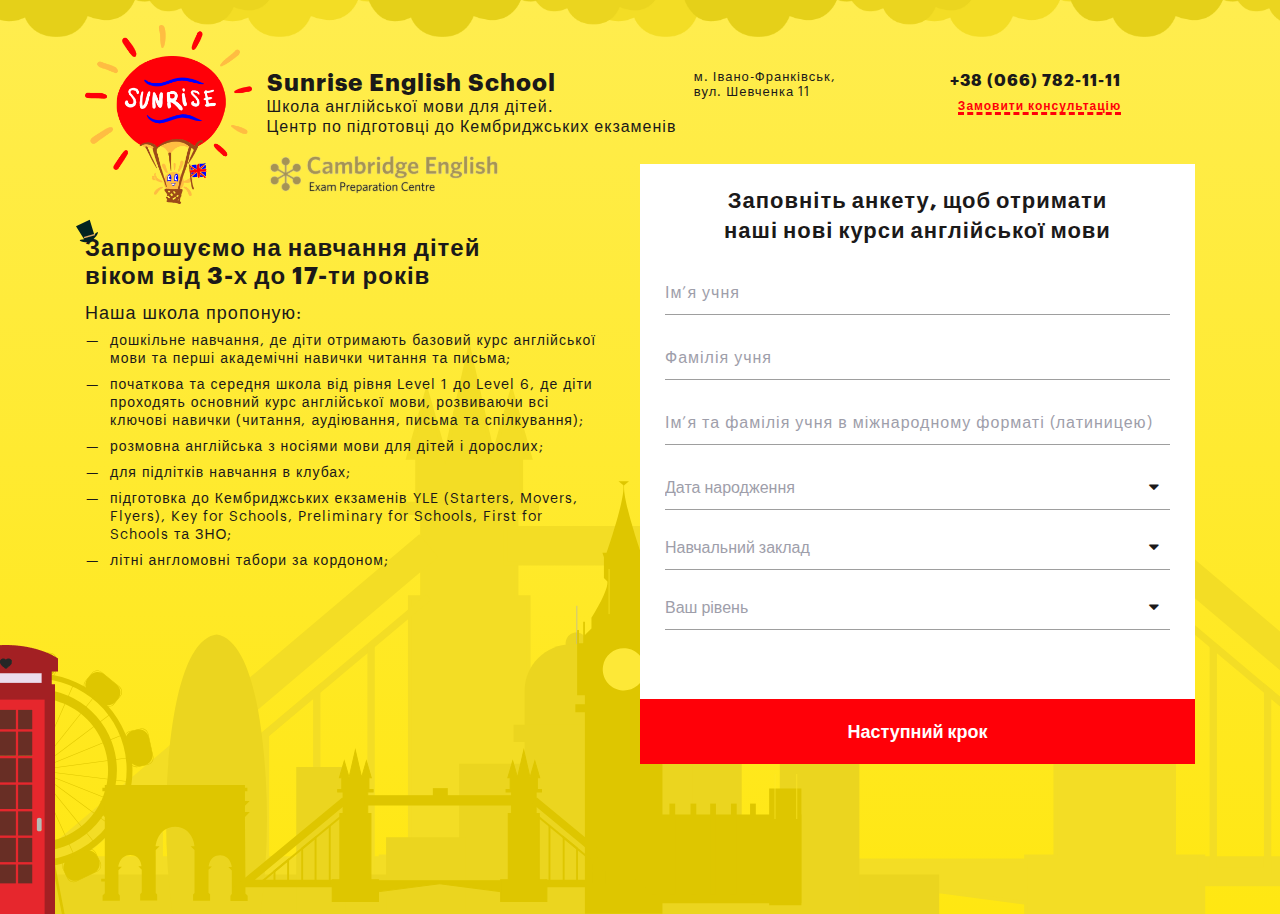
==== index.html @ 4c3575e3 "added new img, responsive for mob" ====
<!DOCTYPE html>
<html lang="ru">

<head>
    <meta charset="UTF-8">
    <meta name="viewport" content="width=device-width, initial-scale=1.0">
    <meta http-equiv="X-UA-Compatible" content="ie=edge">
    <title>Sunrise</title>
    <link rel="mask-icon" href="">
    <link rel="stylesheet" href="https://maxcdn.bootstrapcdn.com/font-awesome/4.7.0/css/font-awesome.min.css">
    <!-- style bootstrap -->
    <link rel="stylesheet" href="css/bootstrap.min.css">
    <!-- main style -->
    <link rel="stylesheet" href="css/main-style.css">
</head>

<body>
    <main>
        <div class="background">
            <div class="container">
                <div class="row">
                    <div class="col-12">
                        <div class="top-info d-flex">
                            <a href="#" class="logo">
                                <img src="img/index/logo.png" alt="Sunrise">
                            </a>
                            <div class="information d-flex">
                                <div class="info-title">
                                    <h1>Sunrise English School</h1>
                                    <p>Школа англійської мови для дітей.<br> Центр по підготовці до Кембриджських екзаменів</p>
                                    <div class="info-img">
                                        <img src="img/index/logo-2.svg" alt="">
                                    </div>
                                </div>
                                <div class="info-address">
                                    <p>м. Івано-Франківськ,<br> вул. Шевченка 11</p>
                                </div>
                                <div class="info-phone">
                                    <a href="tel: +38 (066) 782-11-11">+38 (066) 782-11-11</a><br>
                                    <a href="#" data-toggle="modal" data-target="#adviceModalWindowCenter">Замовити консультацію</a>
                                      <!-- Modal -->
                                      <div class="modal fade" id="adviceModalWindowCenter" tabindex="-1" role="dialog" aria-labelledby="adviceModalWindowCenterTitle" aria-hidden="true">
                                        <div class="modal-dialog modal-dialog-centered" role="document">
                                          <div class="modal-content">
                                            <div class="modal-header">
                                              <h5 class="modal-title" id="adviceModalWindowCenterTitle">Заповніть дані, і ми вам зателефонуємо</h5>
                                              <button type="button" class="close" data-dismiss="modal" aria-label="Close">
                                                <span aria-hidden="true">&times;</span>
                                              </button>
                                            </div>
                                            <div class="modal-body">
                                                <div class="input-form">
                                                            <label>Ваше ім’я</label>
                                                            <input type="text">
                                                        </div>
                                                        <div class="input-form">
                                                            <label>Номер телефону</label>
                                                            <input type="text">
                                                        </div>
                                                <div class="checkbox d-flex">
                                                    <label class="label-checkbox">
                                                        <input type="checkbox">
                                                        <span class="checkmark"></span>
                                                    </label>
                                                    <p>Натискаючи кнопку «Відправити» я приймаю умови Користувацької угоди та даю згоду на обробку моїх особистих даних</p>
                                                </div>
                                                <div class="modal-girl">
                                                    <img src="img/index/girl-2.svg" alt="">
                                                </div>
                                            </div>
                                            <div class="modal-footer">
                                              <button type="button" class="btn btn-red">Відправити</button>
                                            </div>
                                          </div>
                                        </div>
                                      </div>
                                </div>
                            </div>
                        </div>
                    </div>
                    <div class="col-12">
                        <div class="content d-flex">
                            <div class="content-desc">
                                <h1 class="content-desc__title">
                                    Запрошуємо на навчання дітей віком від 3-х до 17-ти років
                                    <div class="hat">
                                        <img src="img/index/hat.svg" alt="">
                                    </div>
                                </h1>
                                <div class="content-desc__list">
                                    Наша школа пропоную:
                                    <ul>
                                        <li>дошкільне навчання, де діти отримають базовий курс англійської мови та перші
                                            академічні навички читання та письма;</li>
                                        <li>початкова та середня школа від рівня Level 1 до Level 6, де діти проходять основний
                                            курс англійської мови, розвиваючи всі ключові навички (читання, аудіювання, письма
                                            та спілкування);</li>
                                        <li>розмовна англійська з носіями мови для дітей і дорослих;</li>
                                        <li>для підлітків навчання в клубах;</li>
                                        <li>підготовка до Кембриджських екзаменів YLE (Starters, Movers, Flyers), Key for
                                            Schools, Preliminary for Schools, First for Schools та ЗНО;</li>
                                        <li>літні англомовні табори за кордоном;</li>
                                    </ul>
                                    <div class="arrow-down">
                                        <img src="img/index/arrow-down.svg" alt="arrow-down">
                                    </div>
                                </div>
                            </div>
                            <div class="wrap-form">
                                <!-- крок перший -->
                                <div id="step1" class="content-form">
                                    <h2 class="content-form__title">
                                        Заповніть анкету, щоб отримати наші нові курси англійської мови
                                    </h2>
                                    <form action="">
                                        <div class="input-form">
                                            <label>Ім’я учня</label>
                                            <input type="text">
                                        </div>
                                        <div class="input-form">
                                            <label>Фамілія учня</label>
                                            <input type="text">
                                        </div>
                                        <div class="input-form">
                                            <label>Ім’я та фамілія учня в міжнародному <span>форматі (латиницею)</span></label>
                                            <input type="text">
                                        </div>
                                        <div class="select-style">
                                            <select name="" id="">
                                                <option value="">Дата народження</option>
                                                <option value="">2002</option>
                                                <option value="">2003</option>
                                            </select>
                                        </div>
                                        <div class="select-style">
                                            <select name="" id="">
                                                <option value="">Навчальний заклад</option>
                                                <option value="">2002</option>
                                                <option value="">2003</option>
                                            </select>
                                        </div>
                                        <div class="select-style">
                                            <select name="" id="">
                                                <option value="">Ваш рівень</option>
                                                <option value="">Level 0a</option>
                                                <option value="">Level 0b</option>
                                                <option value="">Level 0c</option>
                                            </select>
                                        </div>
                                        <button type="button" class="btn-form">Наступний крок</button>
                                    </form>
                                </div>
                                <!-- крок другий -->
                                <div id="step2" class="content-form">
                                    <h2 class="content-form__title">
                                        Якщо ви вже навчаєтесь в Sunrise English School, заповніть анкету
                                    </h2>
                                    <form action="">
                                        <div class="input-form">
                                            <label>Адреса</label>
                                            <input type="text">
                                        </div>
                                        <div class="group-input d-flex">
                                            <div class="input-form">
                                                <label>Батько</label>
                                                <input type="text">
                                            </div>
                                            <div class="input-form">
                                                <label>Мама</label>
                                                <input type="text">
                                            </div>
                                        </div>
                                        <div class="group-input d-flex">
                                            <div class="input-form">
                                                <label>Контактний телефон</label>
                                                <input type="text">
                                            </div>
                                            <div class="input-form">
                                                <label>Контактний телефон</label>
                                                <input type="text">
                                            </div>
                                        </div>
                                        <div class="group-input d-flex">
                                            <div class="input-form">
                                                <label>E-mail</label>
                                                <input type="text">
                                            </div>
                                            <div class="input-form">
                                                <label>E-mail</label>
                                                <input type="text">
                                            </div>
                                        </div>
                                        <div class="checkbox d-flex">
                                            <label class="label-checkbox">
                                                <input type="checkbox">
                                                <span class="checkmark"></span>
                                            </label>
                                            <p>Натискаючи кнопку «Надіслати заявку» я приймаю умови Користувацької угоди
                                                та даю згоду на обробку моїх особистих даних</p>
                                        </div>
                                        <button type="button" class="btn-form">Надіслати заявку</button>
                                    </form>
                                </div>
                                <!-- крок третій -->
                                <div id="step3" class="content-form">
                                    <h2 class="content-form__title">
                                        Готово! Ваша заявка успішно відправлена.
                                    </h2>
                                    <div class="form-send">
                                        <p>Очікуйте відповідь від нашого менеджера, на почтову скриньку, яку ви вказали при
                                            заповненні анкети.</p>
                                        <p>Якщо у вас виникли будь-які питання, ми завжди раді відповісти
                                            на них по телефону:</p>
                                        <a href="tel: +38 (066) 782-11-11">+38 (066) 782-11-11</a>
                                        
                                        <p><small>Також по телефону ви можете дізнатись по наші акційні пропозиції. Даємо гарантію, що ми зможемо підібрати вашій малечі ту програму, при якій вивчення англійскої мови стане його хоббі!</small></p>
                                    </div>
                                    <button type="submit" class="btn-form">Надіслати заявку</button>
                                </div>
                                <div class="girl">
                                    <img src="img/index/girl.png" alt="">
                                </div>
                            </div>
                        </div>
                    </div>
                </div>
            </div>
        </div>
        
            <div class="cars">
                <div class="call-box">
                    <img src="img/index/call-box.png" alt="">
                </div>
                <div class="car-red">
                    <img src="img/index/car-red.png" alt="">
                </div>
                <div class="car-black">
                    <img src="img/index/car-black.png" alt="">
                </div>
                <div class="bus">
                    <img src="img/index/bus.png" alt="">
                </div>
            </div>
    
    </main>
    <script src="https://code.jquery.com/jquery-3.3.1.slim.min.js" integrity="sha384-q8i/X+965DzO0rT7abK41JStQIAqVgRVzpbzo5smXKp4YfRvH+8abtTE1Pi6jizo"
        crossorigin="anonymous"></script>
    <script src="https://cdnjs.cloudflare.com/ajax/libs/popper.js/1.14.3/umd/popper.min.js" integrity="sha384-ZMP7rVo3mIykV+2+9J3UJ46jBk0WLaUAdn689aCwoqbBJiSnjAK/l8WvCWPIPm49"
        crossorigin="anonymous"></script>
    <script src="https://stackpath.bootstrapcdn.com/bootstrap/4.1.3/js/bootstrap.min.js" integrity="sha384-ChfqqxuZUCnJSK3+MXmPNIyE6ZbWh2IMqE241rYiqJxyMiZ6OW/JmZQ5stwEULTy"
        crossorigin="anonymous"></script>
    <script src="js/jquery-3.3.1.min.js"></script>
    <script src="js/main-js.js"></script>
</body>

</html>
---- css/main-style.css ----
@font-face {
	font-family: 'Graphik';
	src: url('../fonts/Graphik-Bold.otf');
	font-weight: 700;
	font-style: normal;
}

@font-face {
	font-family: 'Graphik';
	src: url('../fonts/Graphik-Medium.otf');
	font-weight: 600;
    font-style: normal;
}

@font-face {
	font-family: 'Graphik';
	src: url('../fonts/Graphik-Regular.otf');
	font-weight: 400;
	font-style: normal;
}

* {
    box-sizing: border-box;
}

h1, h2, h3, h4, h5, h6, p{
    padding: 0;
    margin: 0;
}

ul, ol, li{
    padding: 0;
    margin: 0;
    list-style-type: none;
}

button{
    padding: 0;
    margin: 0;
}

button:focus,
input:focus,
select:focus{
    outline: none;
}

a:hover{
    color: inherit;
}

html {
    width: 100%;
}


body {
    background: linear-gradient(to top, #FFE712, #FFED4F);
    height: 100%;
    width: 100%;
    font-family: 'Graphik', sans-serif;
    font-weight: 400;
    letter-spacing: 1px;
    color: #1B1919;
    position: relative;
    overflow-x: hidden;
}

.background {
    background: url(../img/index/fon-top.png) no-repeat top center, url(../img/index/fon.svg) no-repeat bottom center;
    background-size: contain;
    min-height: 100vh;
    width: 100%;
}

.top-info {
    margin-top: 9px;
}

.logo {
    width: 23%;
    display: block;
}

.logo img {
    width: 100%;
}

.information{
    width: 77%;
    margin-top: 65px;
    margin-left: 15px;
    align-items: flex-start;
    justify-content: space-between;
}

.info-title{
    width: 50%;
}

.info-title h1{
    font-size: 38px;
    line-height: 53px;
    font-weight: 700;
}

.info-title p{
    font-size: 25px;
    line-height: 35px;
    padding-bottom: 27px;
}

.info-img{
    width: 80%;
}

.info-img img{
    width: 100%;
}

.info-address,
.info-phone{
    width: 25%;
}

.info-address{
    font-size: 19px;
    line-height: 27px;
}

.info-phone{
    text-align: right;
}
.info-phone a:hover{
    text-decoration: none;
}

.info-phone a:first-of-type{
    color: #1B1919;
    font-size: 24px;
    line-height: 34px;
    font-weight: 700;
    margin-bottom: 8px;
    display: inline-block;
}

.info-phone a:last-of-type{
    color: #FF0008;
    font-size: 19px;
    line-height: 27px;
    font-weight: 600;
    border-bottom: dashed;
}

.content{
    justify-content: space-between;
}

.content-desc{
    margin-top: 30px;
    width: 50%;
}

.content-desc__title{
    font-size: 38px;
    line-height: 50px;
    font-weight: 700;
    margin-bottom: 15px;
    position: relative;
}

.hat {
    position: absolute;
    top: -27px;
    left: -20px;
    width: 44px;
}

.hat img {
    width: 100%;
}

.content-desc__list{
    font-size: 29px;
    font-weight: 400;
}

.content-desc__list ul {
    font-size: 18px;
    line-height: 25px;
    margin-top: 10px;
    padding-left: 27px;
}

.content-desc__list ul li{
    position: relative;
    padding-bottom: 8px;
}

.content-desc__list ul li::before{
    content: '—';
    position: absolute;
    left: -24px;
}

.wrap-form{
    position: relative;
}

.girl{
    width: 290px;
    position: absolute;
    bottom: 110px;
    right: -200px;
    z-index: 1;
}
.girl img{
    width: 100%;
}

.content-form{
    width: 610px;
    background-color: #fff;
    padding: 38px 40px 0;
    margin-top: -140px;
    position: relative;
    z-index: 2;
    height: 710px;
}

.content-form__title{
    font-size: 32px;
    font-weight: 700;
    line-height: 40px;
    text-align: center;
    width: 82%;
    margin: 0 auto;
    margin-bottom: 35px;
}

/* style input */
.input-form{
    display: flex;
    flex-direction: column;
    position: relative;
    width: 100%;
    margin-bottom: 25px;
}

.input-form label{
    position: absolute;
    pointer-events: none;
    top: 50%;
    font-size: 16px;
    line-height: 17px;
    font-weight: 400;
    color: #9E9EAA;
    transition: ease-out 0.2s;
    -webkit-transition: ease-out 0.2s;
    -moz-transition: ease-out 0.2s;
    -ms-transition: ease-out 0.2s;
    -o-transition: ease-out 0.2s;
    transform: translateY(-50%);
    -webkit-transform: translateY(-50%);
    -moz-transform: translateY(-50%);
    -ms-transform: translateY(-50%);
    -o-transform: translateY(-50%);
}
.input-form label.active{
    transform: translateY(-170%);
    -webkit-transform: translateY(-170%);
    -moz-transform: translateY(-170%);
    -ms-transform: translateY(-170%);
    -o-transform: translateY(-170%);
    font-size: 12px;
}

.input-form input{
    height: 45px;
    border: none;
    border-bottom: 1px solid #9E9E9E;
    font-size: 16px;
    font-weight: 400;
    color: #D1D1D9;
    background: transparent;
    border-radius: 0;
    -webkit-border-radius: 0;
    -moz-border-radius: 0;
    -ms-border-radius: 0;
    -o-border-radius: 0;
    transition: ease-out 0.2s;
    -webkit-transition: ease-out 0.2s;
    -moz-transition: ease-out 0.2s;
    -ms-transition: ease-out 0.2s;
    -o-transition: ease-out 0.2s;
}

/* style select */
.select-style{
    width: 100%;
    height: 45px;
    border-radius: 0;
    -webkit-border-radius: 0;
    -moz-border-radius: 0;
    -ms-border-radius: 0;
    -o-border-radius: 0;
    border-bottom: 1px solid #9E9E9E;
    padding: 0;
    background: transparent;
    overflow: hidden;
    position: relative;
    cursor: pointer;
    font-size: 17px;
    margin-bottom: 30px;
}
.select-style::after{
    content: '\f0d7';
    font-family: 'FontAwesome';
    color: #1B1919;
    position: absolute;
    line-height: 20px;
    top: 50%;
    margin-top: -10px;
    right: 10px;
    z-index: 1;
}
.select-style > select{
    width: 100%;
    height: inherit;
    border: none;
    color: #9E9EAA;
    font-size: 16px;
    font-weight: 400;
    box-shadow: none;
    background-color: transparent;
    background-image: none;
    -webkit-appearance: none;
    -moz-appearance: none;
    appearance: none;
    cursor: pointer;
    z-index: 2;
}

.btn-form{
    width: 100%;
    height: 80px;
    background-color: #FF0008;
    border: none;
    cursor: pointer;
    color: #fff;
    font-size: 22px;
    font-weight: 700;
    line-height: 30px;
    margin-top: 20px;
    position: absolute;
    bottom: 0;
    left: 0;
    transition: 0.5s;
    -webkit-transition: 0.5s;
    -moz-transition: 0.5s;
    -ms-transition: 0.5s;
    -o-transition: 0.5s;
}

.btn-form:hover{
    background-color: #A5110D;
}

.group-input{
    justify-content: space-between;
}

.group-input .input-form{
    width: 48%;
}
/*style for checkbox*/
.label-checkbox {
    display: block;
    position: relative;
    margin-right: 30px;
    cursor: pointer;
    font-size: 12px;
    -webkit-user-select: none;
    -moz-user-select: none;
    -ms-user-select: none;
    user-select: none;
}

.label-checkbox input {
    position: absolute;
    opacity: 0;
    cursor: pointer;
}

.checkmark {
    position: absolute;
    top: 2px;
    left: 0;
    height: 19px;
    width: 19px;
    border: 1.5px solid #9E9E9E;
}

.checkmark:after {
    content: "";
    position: absolute;
    display: none;
}
.label-checkbox input:checked ~ .checkmark:after {
    display: block;
}
.label-checkbox .checkmark:after {
    left: 6px;
    top: 1.5px;
    width: 5px;
    height: 10px;
    border: solid #9E9E9E;
    border-width: 0 2px 2px 0;
    -webkit-transform: rotate(45deg);
    -ms-transform: rotate(45deg);
    transform: rotate(45deg);
}
.checkbox p{
    font-size: 16px;
    line-height: 23px;
    color: #9E9EAA;
    padding-bottom: 15px;
}

.form-send{
    font-size: 23px;
    line-height: 31px;
    text-align: center;
}

.form-send p{
    padding-bottom: 12px;
}
.form-send a{
    font-weight: 700;
    color: blue;
    padding-bottom: 12px;
    display: inline-block;
    font-size: 25px;
}
.form-send p small{
    font-size: 20px;
    line-height: 28px;
    color: #9E9EAA;
}

#step1{
    display: block;
}

#step2{
    display: none;
}

#step3{
    display: none;
}

.cars{
    position: absolute;
    bottom: 0;
    left: 0;
    overflow: hidden;
    width: 100%;
    height: 282px;
}

.call-box{
    z-index: 2;
    position: absolute;
    bottom: 0;
    left: 0;
}

.car-red,
.car-black,
.bus{
    position: absolute;
    bottom: 0;
    left: -210px;
    z-index: 1;
}

.car-red{
    animation: move 7s infinite;
    -webkit-animation: move 7s infinite;
}
.car-black{
    animation: move 9s infinite;
    -webkit-animation: move 9s infinite;
}
.bus{
    animation: move 11.4s infinite;
    -webkit-animation: move 11.4s infinite;
}

.arrow-down {
    display: none;
}

/* modal window */
.modal-content {
    border: none;
    border-radius: 0;
    outline: 0;
    -webkit-border-radius: 0;
    -moz-border-radius: 0;
    -ms-border-radius: 0;
    -o-border-radius: 0;
}

.modal-header {
   display: -ms-flexbox;
   display: flex;
   -ms-flex-align: start;
   align-items: flex-start;
   -ms-flex-pack: justify;
   justify-content: space-between;
   padding: 35px 0;
   border-bottom: none;
   border-radius: 0;
   -webkit-border-radius: 0;
   -moz-border-radius: 0;
   -ms-border-radius: 0;
   -o-border-radius: 0;
}

.modal-header .close {
    position: absolute;
    padding: 0;
    margin: 0;
    right: 20px;
    top: 20px;
}

.modal-title {
    text-align: center;
    font-size: 26px;
    line-height: 32px;
    font-weight: 700;
}

.modal-body {
    padding: 0 40px;
}

.modal-body .checkbox p {
    font-size: 14px;
    line-height: 22px;
    color: #9E9EAA;
    padding-bottom: 15px;
    text-align: left;
}

.modal-footer {
    display: -ms-flexbox;
    display: flex;
    -ms-flex-align: center;
    align-items: center;
    -ms-flex-pack: center;
    justify-content: center;
    padding: 20px 40px 50px 40px;
    border-top: none;
}

.btn-red {
    width: 100%;
    height: 70px;
    background-color: #FF0008;
    border-radius: 2px;
    -webkit-border-radius: 2px;
    -moz-border-radius: 2px;
    -ms-border-radius: 2px;
    -o-border-radius: 2px;
    color: #fff;
    font-size: 18px;
    font-weight: 700;
    transition: .5s;
    -webkit-transition: .5s;
    -moz-transition: .5s;
    -ms-transition: .5s;
    -o-transition: .5s;
}

.btn-red:hover {
    background-color: #A5110D;
}

.modal-girl {
    width: 125px;
    position: absolute;
    top: 0;
    right: -70px;
}

.modal-girl img {
    width: 100%;
}

@keyframes move {
    from {
        left: -10%;
      }
      to { 
        left: 130%; 
      }  
    }
@media only screen and (min-width: 1700px) {
    .container{
        max-width: 1440px;
    }
}
@media only screen and (max-width: 1700px) and (min-width: 1300px){
    .container{
        max-width: 1240px;
    }
    .information {
        margin-top: 35px;
    }
    .logo {
        width: 17%;
        display: block;
    }
    .info-title h1 {
        font-size: 30px;
        line-height: 38px;
    }
    .info-title p {
        font-size: 19px;
        line-height: 25px;
        padding-bottom: 20px;
    }
    .info-img {
        width: 65%;
    }
    .info-address {
        font-size: 16px;
        line-height: 23px;
    }
    .info-phone a:first-of-type {
        font-size: 20px;
        line-height: 28px;
        margin-bottom: 6px;
    }
    .info-phone a:last-of-type {
        font-size: 16px;
        line-height: 20px;
    }
    .content {
        justify-content: space-around;
    }
    .content-desc {
        margin-top: 20px;
        width: 45%;
    }
    .content-desc__title {
        font-size: 30px;
        line-height: 35px;
        font-weight: 700;
        margin-bottom: 10px;
    }
    .content-desc__list {
        font-size: 24px;
    }
    .content-desc__list ul {
        font-size: 16px;
        line-height: 22px;
        margin-top: 6px;
        padding-left: 27px;
    }
    .content-desc__list ul li {
        position: relative;
        padding-bottom: 6px;
    }

    .wrap-form{
        width: 45%;
    }
    .content-form {
        width: 100%;
        padding-top: 20px;
        height: 600px;
        margin-top: -95px;
    }

    .content-form__title {
        font-size: 25px;
        line-height: 30px;
        margin-bottom: 30px;
    }
    .input-form {
        margin-bottom: 25px;
    }

    .form-send {
        font-size: 20px;
        line-height: 28px;
        text-align: center;
    }

    .form-send p small {
        font-size: 16px;
        line-height: 19px;
        color: #9E9EAA;
    }
    .girl {
        width: 146px;
        position: absolute;
        bottom: 165px;
        right: -100px;
        z-index: 1;
    }
    .bus{
        width: 195px;
    }
    .bus img {
        width: 100%;
    }
}

@media only screen and (max-width: 1600px) and (max-height: 750px){
    .logo {
        width: 14%;
        display: block;
    }
    .information {
        margin-top: 25px;
    }
    .info-title h1 {
        font-size: 27px;
        line-height: 32px;
    }
    .info-title p {
        font-size: 16px;
        line-height: 22px;
        padding-bottom: 12px;
    }
    .info-address {
        font-size: 14px;
        line-height: 18px;
    }
    .info-phone a:first-of-type {
        font-size: 18px;
        line-height: 20px;
        margin-bottom: 4px;
    }
    .info-phone a:last-of-type {
        font-size: 14px;
        line-height: 16px;
    }

    .content-desc__title {
        font-size: 26px;
        line-height: 30px;
        font-weight: 700;
        margin-bottom: 6px;
        width: 85%;
    }
    .content-desc__list {
        font-size: 21px;
    }
    .content-desc__list ul {
        font-size: 15px;
        line-height: 19px;
        margin-top: 6px;
        padding-left: 27px;
    }
    .content-form {
        width: 100%;
        padding-top: 20px;
        height: 600px;
        margin-top: -80px;
    }
    .content-form__title {
        font-size: 20px;
        line-height: 25px;
        margin-bottom: 25px;
    }
    .input-form {
        margin-bottom: 20px;
    }
    .btn-form {
        height: 70px;
    }
    .bus{
        width: 160px;
    }
    .bus img {
        width: 100%;
    }

    .hat {
        position: absolute;
        top: -20px;
        left: -12px;
        width: 30px;
    }
}
@media only screen and (max-width: 1550px) {
    .logo {
        width: 14%;
        display: block;
    }
    .information {
        margin-top: 25px;
    }
    .info-title h1 {
        font-size: 27px;
        line-height: 32px;
    }
    .info-title p {
        font-size: 16px;
        line-height: 22px;
        padding-bottom: 12px;
    }
    .info-address {
        font-size: 14px;
        line-height: 18px;
    }
    .info-phone a:first-of-type {
        font-size: 18px;
        line-height: 20px;
        margin-bottom: 4px;
    }
    .info-phone a:last-of-type {
        font-size: 14px;
        line-height: 16px;
    }

    .content-desc__title {
        font-size: 26px;
        line-height: 30px;
        font-weight: 700;
        margin-bottom: 6px;
        width: 85%;
    }
    .content-desc__list {
        font-size: 21px;
    }
    .content-desc__list ul {
        font-size: 15px;
        line-height: 19px;
        margin-top: 6px;
        padding-left: 27px;
    }
    .content-form {
        width: 100%;
        padding-top: 20px;
        height: 500px;
        margin-top: -95px;
    }
    .content-form__title {
        font-size: 20px;
        line-height: 24px;
        margin-bottom: 10px;
    }
    .input-form {
        margin-bottom: 15px;
    }
    .select-style {
        margin-bottom: 15px;
    }
    .btn-form {
        height: 60px;
    }

    .girl {

        bottom: 100px;
    }

    .bus{
        width: 150px;
    }
    .bus img {
        width: 100%;
    }

}

@media only screen and (max-width: 1300px) {

    .background {
        min-height: 100vh;
    }

    .top-info {
        margin-top: 25px;
    }

    .information {
        margin-top: 44px;
    }

    .logo {
        width: 15%;
        display: block;
    }

    .info-title h1 {
        font-size: 24px;
        line-height: 28px;
    }

    .info-title p {
        font-size: 16px;
        line-height: 20px;
        padding-bottom: 18px;
    }

    .info-img {
        width: 55%;
    }

    .info-address {
        font-size: 13px;
        line-height: 15px;
    }

    .info-phone a:first-of-type {
        font-size: 16px;
        line-height: 16px;
        margin-bottom: 4px;
    }

    .info-phone a:last-of-type {
        font-size: 12px;
        line-height: 18px;
    }

    .content {
        margin-bottom: 150px;
    }

    .content-desc {
        width: 47%;
    }

    .content-desc__title {
        font-size: 24px;
        line-height: 28px;
        font-weight: 700;
        margin-bottom: 10px;
    }

    .content-desc__list {
        font-size: 18px;
        font-weight: 400;
    }

    .content-desc__list ul {
        font-size: 14px;
        line-height: 18px;
        margin-top: 5px;
        padding-left: 25px;
    }

    .wrap-form{
        width: 50%;
    }

    .content-form {
        width: 100%;
        padding: 22px 25px 0;
        margin-top: -40px;
        height: 600px;
    }

    .content-form__title {
        font-size: 22px;
        line-height: 30px;
        margin-bottom: 24px;
    }

    .input-form {
        margin-bottom: 20px;
    }

    .checkbox p {
        font-size: 14px;
        line-height: 16px;
    }

    .btn-form {
        height: 65px;
        font-size: 18px;
    }

    .form-send {
        font-size: 15px;
        line-height: 24px;
    }

    .form-send p small {
        font-size: 12px;
        line-height: 14px;
    }

    .girl{
        display: none;
    }

    .hat {
        position: absolute;
        top: -18px;
        left: -12px;
        width: 28px;
    }
}

@media only screen and (max-width: 992px) {
   
    .logo {
        width: 20%;
        display: block;
    }

    .info-title {
        width: 60%;
    }

    .info-title h1 {
        font-size: 20px;
        line-height: 25px;
    }

    .info-img {
        width: 55%;
        MARGIN-TOP: 15px;
    }
   
    .info-title p {
        display: none;
    }

    .info-address{
        display: none;
    }

    .info-phone {
        width: 37%;
    }

    .content-desc {
        width: 37%;
    }

    .content-desc__title {
        font-size: 20px;
        line-height: 22px;
        width: 100%;
        margin-bottom: 10px;
    }

    .content-desc__list {
        font-size: 16px;
        font-weight: 400;
    }

    .content-desc__list ul {
        font-size: 12px;
        line-height: 14px;
        margin-top: 5px;
        padding-left: 18px;
    }

    .content-desc__list ul li::before {
        content: '—';
        position: absolute;
        left: -16px;
        font-size: 11px;
    }

    .wrap-form {
        width: 56%;
    }

    .content-form__title {
        font-size: 16px;
        line-height: 22px;
        margin-bottom: 10px;
    }

    .content-form {
        width: 100%;
        padding: 22px 25px 0;
        margin-top: -10px;
        height: 600px;
    }

    .input-form input {
        font-size: 14px;
    }

    .input-form label {
        font-size: 14px;
    }
    .select-style > select {
        font-size: 14px;
    }

    .input-form label span:last-of-type {
        display: none;
    }

    .hat {
        position: absolute;
        top: -16px;
        left: -10px;
        width: 23px;
    }

}

@media only screen and (max-width: 768px) {
    .container {
        max-width: 100%;
    }

    .info-title h1 {
        font-size: 18px;
        line-height: 20px;
    }

    .information {
        margin-top: 25px;
    }

    .info-phone a:first-of-type {
        font-size: 15px;
        line-height: 16px;
        margin-bottom: 0;
    }

    .info-phone a:last-of-type {
        font-size: 11px;
        line-height: 15px;
    }

    .content-desc__title {
        font-size: 18px;
        line-height: 22px;
        width: 100%;
        margin-bottom: 10px;
    }

    .content-form__title {
        font-size: 16px;
        line-height: 20px;
        margin-bottom: 10px;
        width: 100%;
    }

    .input-form {
        margin-bottom: 15px;
    }

    .content-form {
        width: 100%;
        padding: 22px 25px 0;
        margin-top: -10px;
        height: 560px;
    }

    .input-form label span {
        display: none;
    }

    .call-box {
        height: 150px;
    }
    .call-box img {
        height: 100%;
    }

    .car-red {
        width: 95px;
    }

    .car-red img {
        width: 100%;
    }

    .car-black {
        width: 95px;
    }

    .car-black img {
        width: 100%;
    }

    .bus {
        width: 120px;
    }

    .hat {
        position: absolute;
        top: -15px;
        left: -10px;
        width: 23px;
    }

    .modal-girl {
        width: 75px;
        position: absolute;
        top: 0;
        right: -45px;
    }

}

@media only screen and (max-width: 600px) {
    .top-info {
        margin-top: 10px;
    }

    .information {
        justify-content: flex-end;
    }

    .info-title {
        display: none;
    }

    .info-phone {
        width: 85%;
    }

    .info-phone a:first-of-type {
        font-size: 16px;
        line-height: 18px;
        margin-bottom: 0;
    }

    .info-phone a:last-of-type {
        font-size: 12px;
        line-height: 15px;
    }

    .content {
        margin-bottom: 150px;
        flex-flow: column;
        align-items: center;
    }

    .content-desc {
        width: 75%;
        margin-bottom: 25px;
        margin-top: 12px;
    }

    .content-desc__title {
        font-size: 22px;
        line-height: 26px;
        width: 100%;
        margin-bottom: 10px;
    }

    .content-desc__list {
        font-size: 17px;
        font-weight: 400;
    }

    .content-desc__list ul {
        font-size: 14px;
        line-height: 14px;
        margin-top: 5px;
        padding-left: 18px;
    }

    .wrap-form {
        width: 75%;
    }

    .content-form {
        width: 100%;
        padding: 22px 25px 0;
        margin-top: 0;
        height: 520px;
    }

    .modal-girl {
       display: none;
    }

}

@media only screen and (max-width: 500px) {
    .top-info {
        margin-top: 10px;
    }

    .logo {
        width: 85px;
        display: block;
    }

    .information {
        justify-content: flex-end;
        margin-top: 16px;
    }

    .info-title {
        display: none;
    }

    .info-phone {
        width: 85%;
    }

    .info-phone a:first-of-type {
        font-size: 16px;
        line-height: 18px;
        margin-bottom: 0;
    }

    .info-phone a:last-of-type {
        font-size: 12px;
        line-height: 15px;
    }

    .content {
        margin-bottom: 150px;
        flex-flow: column;
        align-items: center;
    }

    .content-desc {
        width: 100%;
        margin-bottom: 25px;
        margin-top: 12px;
        padding-bottom: 25px;
    }

    .content-desc__title {
        font-size: 22px;
        line-height: 26px;
        width: 100%;
        margin-bottom: 10px;
    }

    .wrap-form {
        width: 100%;
    }

    .content-form {
        width: 100%;
        padding: 22px 25px 0;
        margin-top: 0;
        height: 520px;
    }

    .content-desc__list ul li{
        display: none;
    }

    .arrow-down {
        width: 35px;
        height: 35px;
        display: flex;
        justify-content: center;
        align-items: center;
        background-color: #FF0008;
        border-radius: 2px;
        -webkit-border-radius: 2px;
        -moz-border-radius: 2px;
        -ms-border-radius: 2px;
        -o-border-radius: 2px;
        position: absolute;
        right: 35px;
        border: 0;
        cursor: pointer;
        transition: 0.4s    ;
        -webkit-transition: 0.4s    ;
        -moz-transition: 0.4s    ;
        -ms-transition: 0.4s    ;
        -o-transition: 0.4s    ;
}

    .arrow-down.active img {
        transform: rotate(180deg);
        -webkit-transform: rotate(180deg)    ;
        -moz-transform: rotate(180deg)    ;
        -ms-transform: rotate(180deg)    ;
        -o-transform: rotate(180deg)    ;
}

    .input-form label.active{
        transform: translateY(-170%);
        -webkit-transform: translateY(-170%);
        -moz-transform: translateY(-170%);
        -ms-transform: translateY(-170%);
        -o-transform: translateY(-170%);
        font-size: 10px;
    }

    .form-send a {
        font-weight: 700;
        color: blue;
        padding-bottom: 12px;
        display: inline-block;
        font-size: 20px;
    }

    .form-send p {
        padding-bottom: 10px;
    }

    .form-send {
        font-size: 15px;
        line-height: 20px;
    }

    .info-phone {
        width: 100%;
    }

}

@media only screen and (max-width: 425px) {

    .modal-title {
        font-size: 24px;
    }

    .modal-body {
        padding: 0 20px;
    }

    .modal-body .checkbox p {
        font-size: 12px;
    }
}

@media only screen and (max-width: 2560px) and (min-height: 1440px){
        .container{
            max-width: 1600px;
        }
        .top-info {
            margin-top: 55px;
        }
}
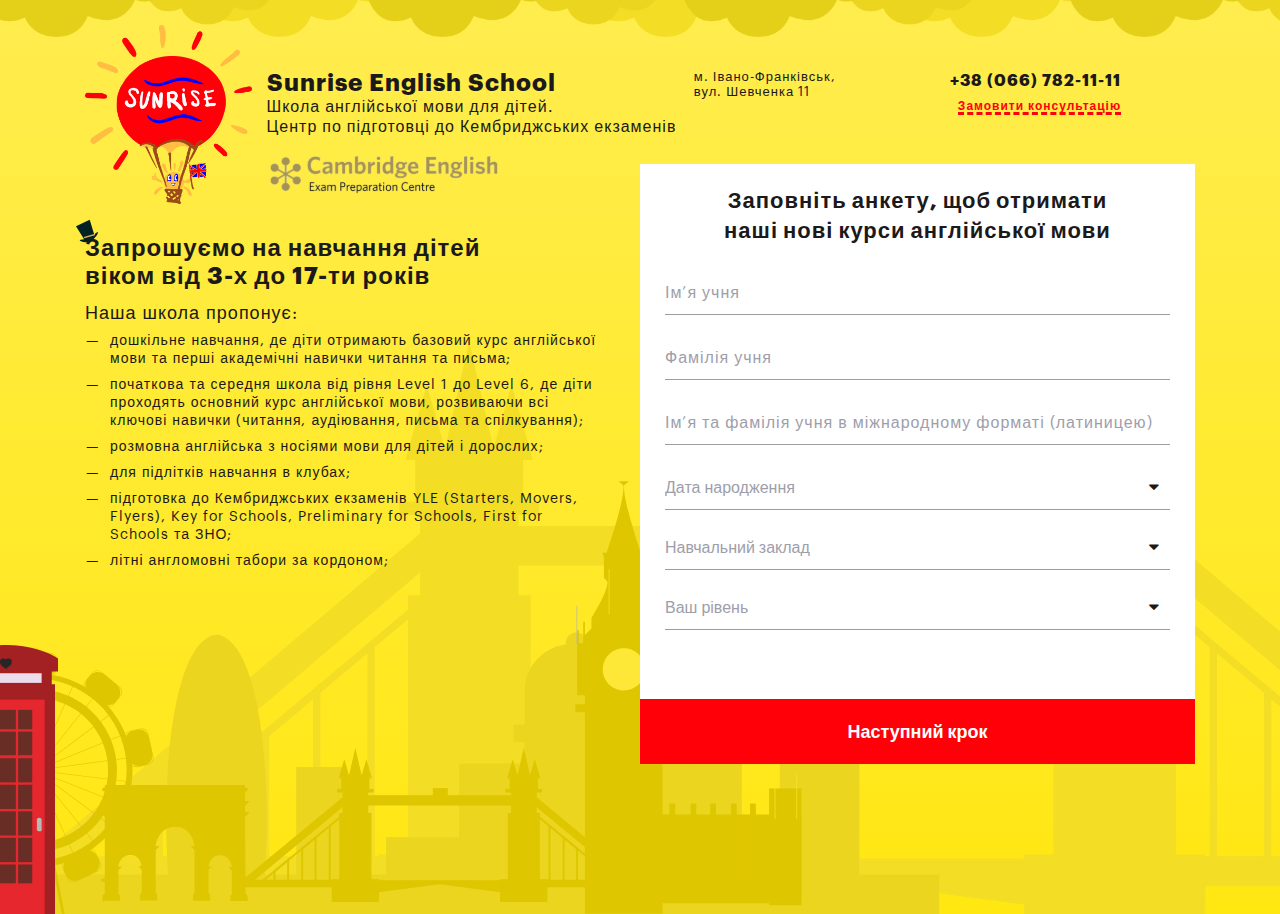
==== commit 2239301c: "change font-size" ====
--- a/index.html
+++ b/index.html
@@ -88,7 +88,7 @@
                                     </div>
                                 </h1>
                                 <div class="content-desc__list">
-                                    Наша школа пропоную:
+                                    Наша школа пропонує:
                                     <ul>
                                         <li>дошкільне навчання, де діти отримають базовий курс англійської мови та перші
                                             академічні навички читання та письма;</li>
--- a/css/main-style.css
+++ b/css/main-style.css
@@ -1325,7 +1325,7 @@
     }
 
     .content {
-        margin-bottom: 150px;
+        margin-bottom: 120px;
         flex-flow: column;
         align-items: center;
     }
@@ -1338,10 +1338,15 @@
     }
 
     .content-desc__title {
-        font-size: 22px;
-        line-height: 26px;
+        font-size: 16px;
+        line-height: 20px;
         width: 100%;
         margin-bottom: 10px;
+    }
+
+    .content-desc__list {
+        font-size: 14px;
+        font-weight: 400;
     }
 
     .wrap-form {
@@ -1375,19 +1380,19 @@
         right: 35px;
         border: 0;
         cursor: pointer;
-        transition: 0.4s    ;
-        -webkit-transition: 0.4s    ;
-        -moz-transition: 0.4s    ;
-        -ms-transition: 0.4s    ;
-        -o-transition: 0.4s    ;
+        transition: 0.4s;
+        -webkit-transition: 0.4s;
+        -moz-transition: 0.4s;
+        -ms-transition: 0.4s;
+        -o-transition: 0.4s;
 }
 
     .arrow-down.active img {
         transform: rotate(180deg);
-        -webkit-transform: rotate(180deg)    ;
-        -moz-transform: rotate(180deg)    ;
-        -ms-transform: rotate(180deg)    ;
-        -o-transform: rotate(180deg)    ;
+        -webkit-transform: rotate(180deg);
+        -moz-transform: rotate(180deg);
+        -ms-transform: rotate(180deg);
+        -o-transform: rotate(180deg);
 }
 
     .input-form label.active{
@@ -1420,6 +1425,17 @@
         width: 100%;
     }
 
+    .call-box {
+        display: none;
+    }
+
+    .hat {
+        position: absolute;
+        top: -12px;
+        left: -8px;
+        width: 18px;
+    }
+
 }
 
 @media only screen and (max-width: 425px) {
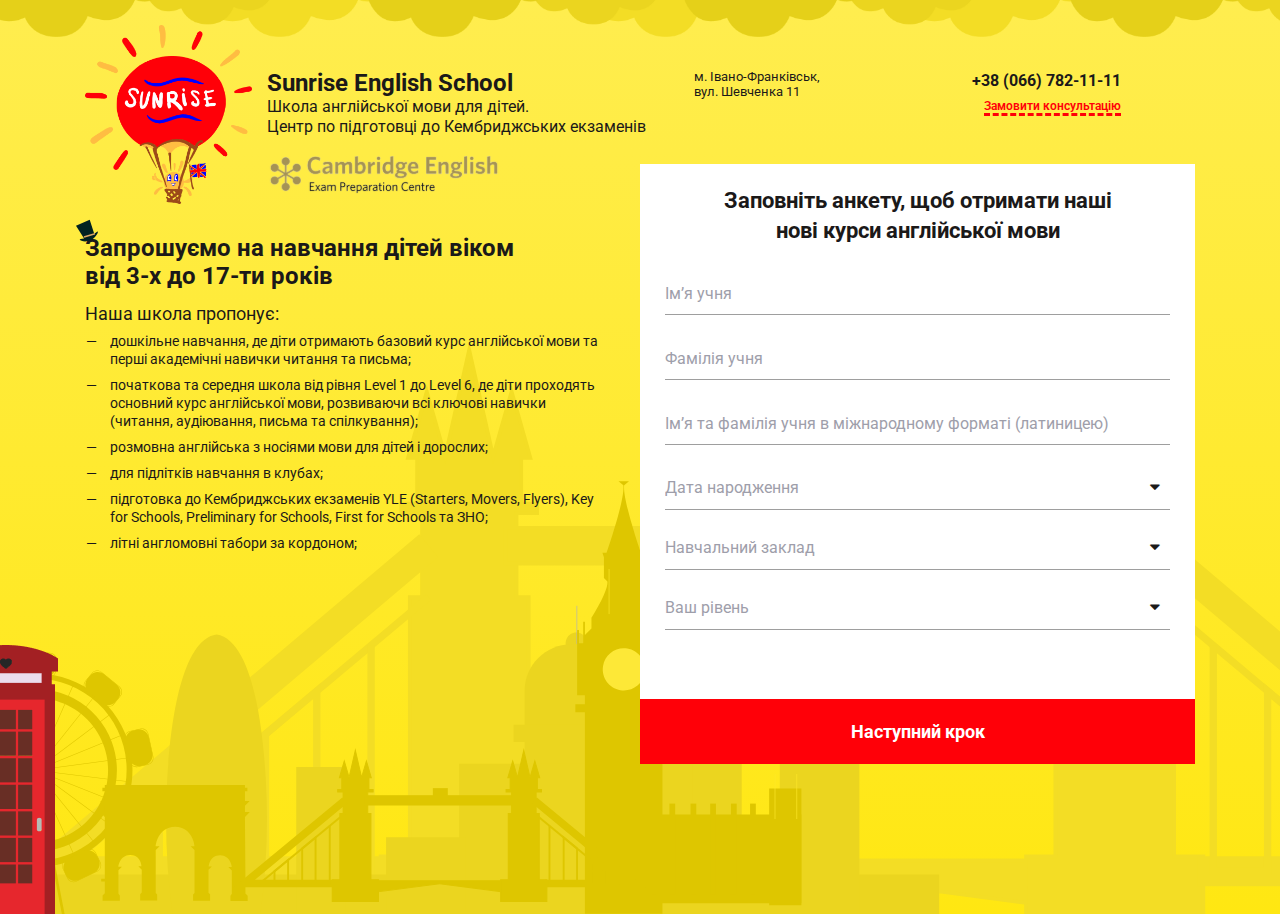
==== commit 3d61cf23: "change font-family and added new page (dashboard)" ====
--- a/index.html
+++ b/index.html
@@ -7,6 +7,7 @@
     <meta http-equiv="X-UA-Compatible" content="ie=edge">
     <title>Sunrise</title>
     <link rel="mask-icon" href="">
+    <link href="https://fonts.googleapis.com/css?family=Roboto:300,400,500,700&amp;subset=cyrillic" rel="stylesheet">
     <link rel="stylesheet" href="https://maxcdn.bootstrapcdn.com/font-awesome/4.7.0/css/font-awesome.min.css">
     <!-- style bootstrap -->
     <link rel="stylesheet" href="css/bootstrap.min.css">
@@ -145,6 +146,12 @@
                                                 <option value="">Level 0a</option>
                                                 <option value="">Level 0b</option>
                                                 <option value="">Level 0c</option>
+                                                <option value="">Level 1</option>
+                                                <option value="">Level 2</option>
+                                                <option value="">Level 3</option>
+                                                <option value="">Level 4</option>
+                                                <option value="">Level 5</option>
+                                                <option value="">Level 6</option>
                                             </select>
                                         </div>
                                         <button type="button" class="btn-form">Наступний крок</button>
--- a/css/main-style.css
+++ b/css/main-style.css
@@ -1,24 +1,3 @@
-@font-face {
-	font-family: 'Graphik';
-	src: url('../fonts/Graphik-Bold.otf');
-	font-weight: 700;
-	font-style: normal;
-}
-
-@font-face {
-	font-family: 'Graphik';
-	src: url('../fonts/Graphik-Medium.otf');
-	font-weight: 600;
-    font-style: normal;
-}
-
-@font-face {
-	font-family: 'Graphik';
-	src: url('../fonts/Graphik-Regular.otf');
-	font-weight: 400;
-	font-style: normal;
-}
-
 * {
     box-sizing: border-box;
 }
@@ -58,9 +37,8 @@
     background: linear-gradient(to top, #FFE712, #FFED4F);
     height: 100%;
     width: 100%;
-    font-family: 'Graphik', sans-serif;
+    font-family: 'Roboto', sans-serif;
     font-weight: 400;
-    letter-spacing: 1px;
     color: #1B1919;
     position: relative;
     overflow-x: hidden;
@@ -487,16 +465,25 @@
 }
 
 .car-red{
-    animation: move 7s infinite;
-    -webkit-animation: move 7s infinite;
+    animation: move 8s infinite;
+    -webkit-animation: move 8s infinite;
 }
 .car-black{
-    animation: move 9s infinite;
-    -webkit-animation: move 9s infinite;
+    animation: move 9.6s infinite;
+    -webkit-animation: move 9.6s infinite;
 }
 .bus{
     animation: move 11.4s infinite;
     -webkit-animation: move 11.4s infinite;
+}
+
+@keyframes move {
+    from {
+        left: -10%;
+      }
+      to { 
+        left: 120%; 
+      }  
 }
 
 .arrow-down {
@@ -602,14 +589,7 @@
     width: 100%;
 }
 
-@keyframes move {
-    from {
-        left: -10%;
-      }
-      to { 
-        left: 130%; 
-      }  
-    }
+
 @media only screen and (min-width: 1700px) {
     .container{
         max-width: 1440px;
@@ -698,9 +678,10 @@
     }
 
     .form-send {
-        font-size: 20px;
-        line-height: 28px;
+        font-size: 17px;
+        line-height: 22px;
         text-align: center;
+        margin-top: 35px;
     }
 
     .form-send p small {
@@ -708,6 +689,16 @@
         line-height: 19px;
         color: #9E9EAA;
     }
+
+    .form-send a {
+        font-weight: 700;
+        color: blue;
+        padding-top: 15px;
+        padding-bottom: 30px;
+        display: inline-block;
+        font-size: 24px;
+    }
+
     .girl {
         width: 146px;
         position: absolute;
@@ -992,13 +983,23 @@
     }
 
     .form-send {
-        font-size: 15px;
-        line-height: 24px;
+        font-size: 16px;
+        line-height: 20px;
+        margin-top: 45px;
     }
 
     .form-send p small {
-        font-size: 12px;
-        line-height: 14px;
+        font-size: 13px;
+        line-height: 16px;
+    }
+
+    .form-send a {
+        font-weight: 700;
+        color: blue;
+        padding-top: 25px;
+        padding-bottom: 40px;
+        display: inline-block;
+        font-size: 24px;
     }
 
     .girl{
@@ -1081,7 +1082,7 @@
     }
 
     .content-form__title {
-        font-size: 16px;
+        font-size: 18px;
         line-height: 22px;
         margin-bottom: 10px;
     }
@@ -1268,7 +1269,7 @@
 
     .content-desc__list ul {
         font-size: 14px;
-        line-height: 14px;
+        line-height: 18px;
         margin-top: 5px;
         padding-left: 18px;
     }
@@ -1385,7 +1386,7 @@
         -moz-transition: 0.4s;
         -ms-transition: 0.4s;
         -o-transition: 0.4s;
-}
+    }
 
     .arrow-down.active img {
         transform: rotate(180deg);
@@ -1393,7 +1394,7 @@
         -moz-transform: rotate(180deg);
         -ms-transform: rotate(180deg);
         -o-transform: rotate(180deg);
-}
+    }
 
     .input-form label.active{
         transform: translateY(-170%);
@@ -1451,7 +1452,16 @@
     .modal-body .checkbox p {
         font-size: 12px;
     }
-}
+
+    .form-send {
+        font-size: 15px;
+        line-height: 20px;
+        margin-top: 25px;
+    }
+
+}
+
+
 
 @media only screen and (max-width: 2560px) and (min-height: 1440px){
         .container{
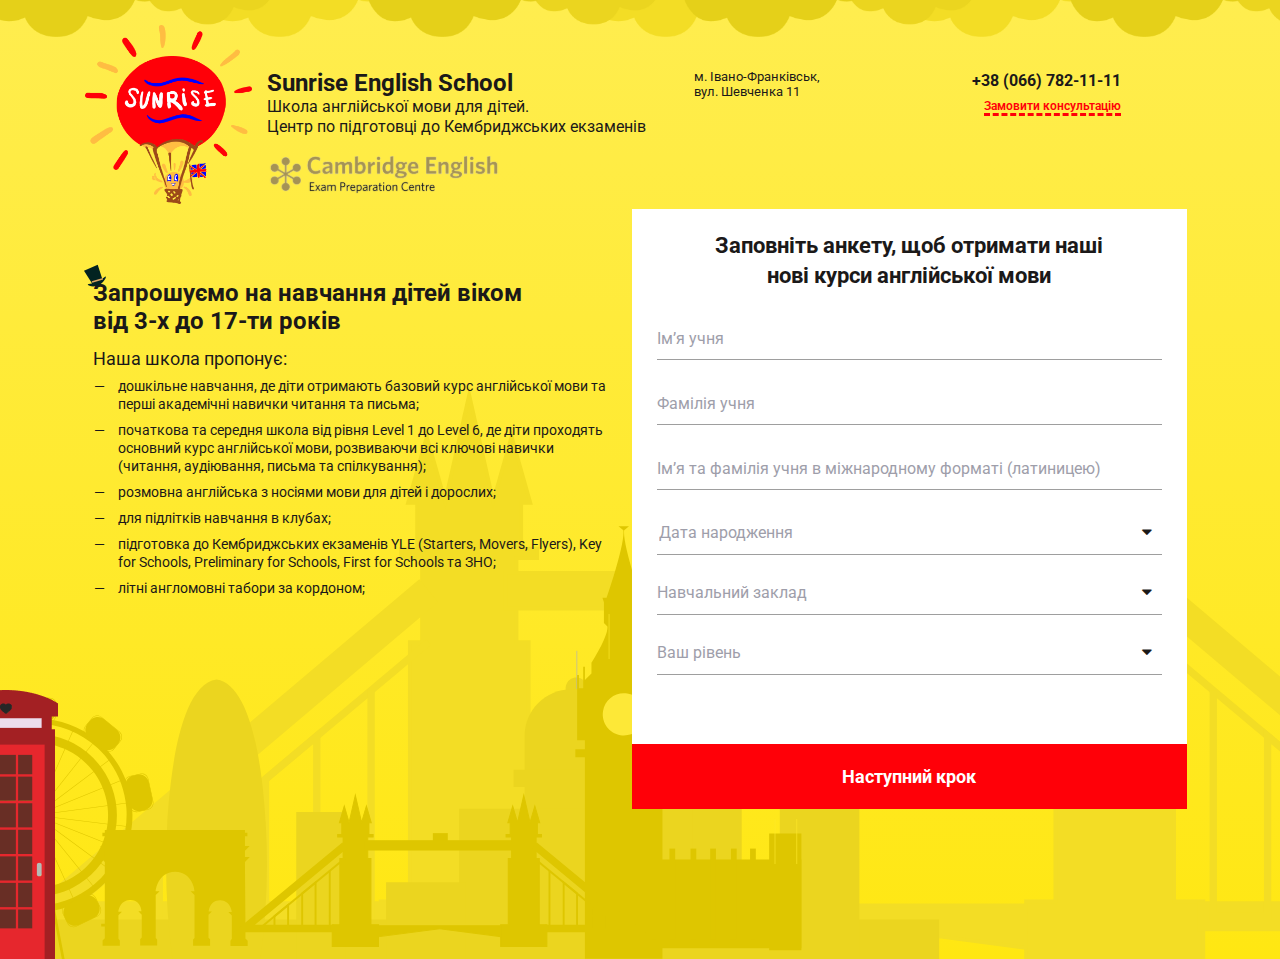
==== commit 67790245: "added jquery-ui for date" ====
--- a/index.html
+++ b/index.html
@@ -11,6 +11,9 @@
     <link rel="stylesheet" href="https://maxcdn.bootstrapcdn.com/font-awesome/4.7.0/css/font-awesome.min.css">
     <!-- style bootstrap -->
     <link rel="stylesheet" href="css/bootstrap.min.css">
+    <!-- style jquery-ui -->
+    <link rel="stylesheet" href="css/jquery-ui.min.css">
+    <link rel="stylesheet" href="css/jquery-ui.theme.min.css">
     <!-- main style -->
     <link rel="stylesheet" href="css/main-style.css">
 </head>
@@ -127,11 +130,7 @@
                                             <input type="text">
                                         </div>
                                         <div class="select-style">
-                                            <select name="" id="">
-                                                <option value="">Дата народження</option>
-                                                <option value="">2002</option>
-                                                <option value="">2003</option>
-                                            </select>
+                                            <input type="text" id="datepicker" placeholder="Дата народження">
                                         </div>
                                         <div class="select-style">
                                             <select name="" id="">
@@ -257,6 +256,7 @@
     <script src="https://stackpath.bootstrapcdn.com/bootstrap/4.1.3/js/bootstrap.min.js" integrity="sha384-ChfqqxuZUCnJSK3+MXmPNIyE6ZbWh2IMqE241rYiqJxyMiZ6OW/JmZQ5stwEULTy"
         crossorigin="anonymous"></script>
     <script src="js/jquery-3.3.1.min.js"></script>
+    <script src="js/jquery-ui.js"></script>
     <script src="js/main-js.js"></script>
 </body>
 
--- a/css/main-style.css
+++ b/css/main-style.css
@@ -259,7 +259,7 @@
     border-bottom: 1px solid #9E9E9E;
     font-size: 16px;
     font-weight: 400;
-    color: #D1D1D9;
+    color: #9E9EAA;
     background: transparent;
     border-radius: 0;
     -webkit-border-radius: 0;
@@ -589,6 +589,30 @@
     width: 100%;
 }
 
+.select-style input{
+    height: 45px;
+    border: none;
+    border-bottom: 1px solid #9E9E9E;
+    font-size: 16px;
+    font-weight: 400;
+    color: #9E9EAA;
+    background: transparent;
+    border-radius: 0;
+    -webkit-border-radius: 0;
+    -moz-border-radius: 0;
+    -ms-border-radius: 0;
+    -o-border-radius: 0;
+    cursor: pointer;
+}
+
+#datepicker {
+    width: 100%;
+}
+
+.select-style input[type="text"]::placeholder {
+    color: #9E9EAA;
+}
+
 
 @media only screen and (min-width: 1700px) {
     .container{
@@ -872,6 +896,11 @@
         width: 100%;
     }
 
+    .content {
+        justify-content: space-around;
+        margin-top: 45px;
+    }
+
 }
 
 @media only screen and (max-width: 1300px) {
@@ -1224,8 +1253,11 @@
         justify-content: flex-end;
     }
 
-    .info-title {
+    .info-title h1{
         display: none;
+    }
+    .info-img {
+        width: 100%;
     }
 
     .info-phone {
@@ -1247,6 +1279,7 @@
         margin-bottom: 150px;
         flex-flow: column;
         align-items: center;
+        margin-top: 20px;
     }
 
     .content-desc {
@@ -1297,21 +1330,31 @@
     }
 
     .logo {
-        width: 85px;
+        width: 110px;
         display: block;
     }
 
     .information {
         justify-content: flex-end;
+        align-items: flex-end;
         margin-top: 16px;
+        flex-flow: column;
     }
 
     .info-title {
-        display: none;
+        display: flex;
+        justify-content: flex-end;
+        order: 2;
+        width: 85%;
+    }
+
+    .info-img {
+        width: 145px;
     }
 
     .info-phone {
         width: 85%;
+        order: 1;
     }
 
     .info-phone a:first-of-type {
@@ -1329,6 +1372,7 @@
         margin-bottom: 120px;
         flex-flow: column;
         align-items: center;
+        margin-top: 5px;
     }
 
     .content-desc {
